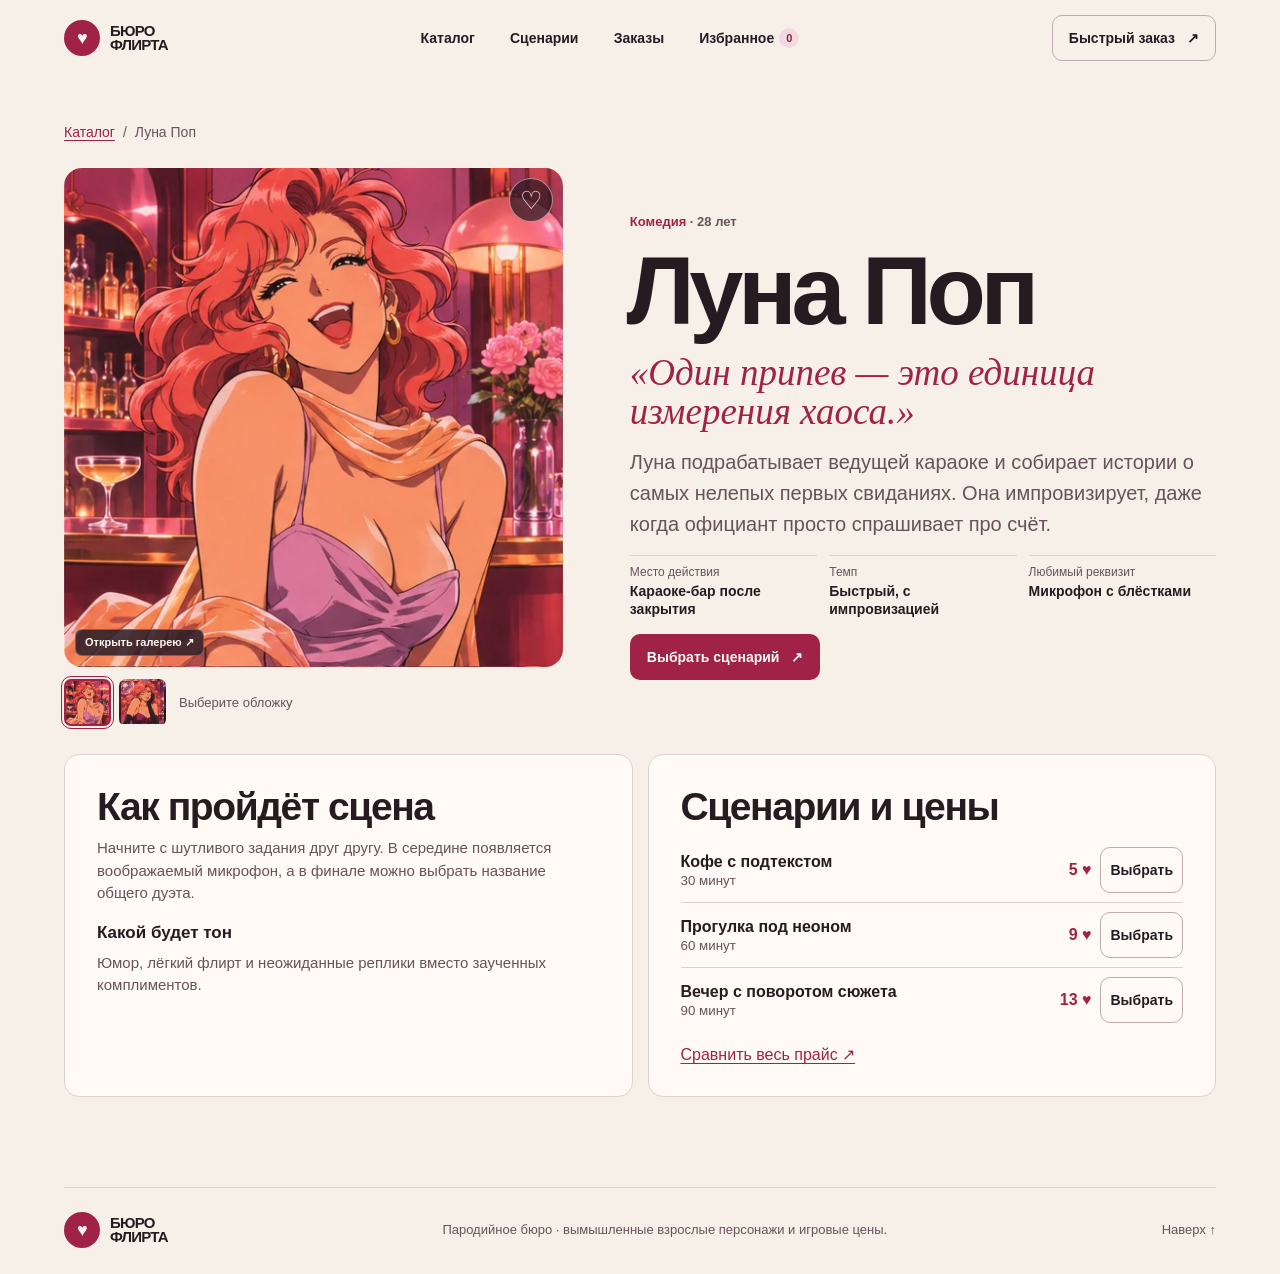
==== luna.html @ c88faca5 "Add Flirt Bureau website" ====
<!doctype html>
<html lang="ru" id="top">
<head>
  <meta charset="utf-8">
  <meta name="viewport" content="width=device-width, initial-scale=1">
  <meta name="theme-color" content="#f7f0e9">
  <meta name="description" content="Луна подрабатывает ведущей караоке и собирает истории о самых нелепых первых свиданиях. Она импровизирует, даже когда официант просто спрашивает про счёт.">
  <title>Луна Поп — Бюро флирта</title>
  <link rel="icon" href="data:,">
  <link rel="stylesheet" href="styles.css">
  <script defer src="gsap.min.js"></script>
  <script defer src="app.js"></script>
</head>
<body data-character="luna">
  <a class="skip" href="#content">К содержанию</a>
  <header class="frame bar">
    <a class="brand" href="index.html"><span class="seal" aria-hidden="true">♥</span><span>БЮРО<br>ФЛИРТА</span></a>
    <nav aria-label="Основное меню"><a href="index.html#catalog">Каталог</a><a href="scenarios.html">Сценарии</a><a href="orders.html">Заказы</a><a href="index.html?view=favorites#catalog">Избранное <span data-favorite-count>0</span></a></nav>
    <button class="button button-outline quick-order" type="button">Быстрый заказ <span aria-hidden="true">↗</span></button>
  </header>
  <main id="content">
    
    <section class="frame subpage profile-page">
      <nav class="crumbs" aria-label="Навигационная цепочка"><a href="index.html#catalog">Каталог</a><span aria-hidden="true">/</span><span>Луна Поп</span></nav>
      <div class="profile-layout">
        <div class="profile-visual">
          <div class="portrait-area">
            <button type="button" class="portrait" data-gallery="luna" style="--x:50%" aria-label="Галерея · Луна Поп"><span class="photo-count">Открыть галерею ↗</span></button>
            <button type="button" class="favorite" data-favorite="luna"></button>
          </div>
          <div class="cover-controls"><div class="thumbs" role="group" aria-label="Выбор обложки"><button class="thumbnail" type="button" data-cover="0" style="--x:50%;--y:0%" aria-label="Образ 1" aria-pressed="false"></button><button class="thumbnail" type="button" data-cover="1" style="--x:50%;--y:100%" aria-label="Образ 2" aria-pressed="false"></button></div><span>Выберите обложку</span></div>
        </div>
        <div class="profile-text">
          <p class="label">Комедия <span>· 28 лет</span></p>
          <h1>Луна Поп</h1>
          <p class="quote">«Один припев — это единица измерения хаоса.»</p>
          <p class="lead">Луна подрабатывает ведущей караоке и собирает истории о самых нелепых первых свиданиях. Она импровизирует, даже когда официант просто спрашивает про счёт.</p>
          <dl class="facts"><div><dt>Место действия</dt><dd>Караоке-бар после закрытия</dd></div><div><dt>Темп</dt><dd>Быстрый, с импровизацией</dd></div><div><dt>Любимый реквизит</dt><dd>Микрофон с блёстками</dd></div></dl>
          <button type="button" class="button button-berry" data-book="luna">Выбрать сценарий <span aria-hidden="true">↗</span></button>
        </div>
      </div>
      <div class="detail-grid">
        <section class="story-card"><h2>Как пройдёт сцена</h2><p>Начните с шутливого задания друг другу. В середине появляется воображаемый микрофон, а в финале можно выбрать название общего дуэта.</p><h3>Какой будет тон</h3><p>Юмор, лёгкий флирт и неожиданные реплики вместо заученных комплиментов.</p></section>
        <section class="rates-card"><h2>Сценарии и цены</h2><ul class="rates" data-profile-rates></ul><a href="scenarios.html" class="text-link">Сравнить весь прайс ↗</a></section>
      </div>
    </section>
  </main>
  <footer class="frame footer">
    <a class="brand" href="index.html"><span class="seal" aria-hidden="true">♥</span><span>БЮРО<br>ФЛИРТА</span></a>
    <p>Пародийное бюро · вымышленные взрослые персонажи и игровые цены.</p>
    <a href="#top">Наверх <span aria-hidden="true">↑</span></a>
  </footer>
  <div class="mobile-bar" role="group" aria-label="Быстрые действия">
    <a href="index.html#catalog">Каталог</a><a href="scenarios.html">Сценарии</a><a href="orders.html">Заказы</a>
    <button class="quick-order button-pink" type="button">Заказать</button>
  </div>
  <dialog id="gallery" aria-labelledby="gallery-title"><div class="dialog-body gallery-body"></div></dialog>
  <dialog id="order" aria-labelledby="order-title"><div class="dialog-body"></div></dialog>
  <p class="sr-only" id="announcement" role="status"></p>
</body>
</html>
---- styles.css ----
:root {
  color-scheme: light;
  --paper: #f7f0e9;
  --card: #fffaf5;
  --ink: #271b22;
  --muted: #68525b;
  --line: #ded0ce;
  --berry: #a02246;
  --pink: #ff8296;
  --dark: #231420;
  --space: clamp(16px, 5vw, 76px);
  font-family: "Segoe UI", Arial, sans-serif;
}
*, *::before, *::after { box-sizing: border-box; }
html { scroll-behavior: smooth; }
body { margin: 0; background: var(--paper); color: var(--ink); }
body:has(dialog[open]) { overflow: hidden; }
[hidden] { display: none !important; }
h1, h2, h3, p, fieldset { margin: 0; }
a { text-decoration: none; color: inherit; }
button, input, select { font: inherit; }
button { cursor: pointer; }
:focus-visible { outline: 2px solid #b12452; outline-offset: 3px; }
.frame { width: min(100% - var(--space) * 2, 1250px); margin-inline: auto; }
.sr-only, .skip:not(:focus) {
  position: absolute; width: 1px; height: 1px; padding: 0; overflow: hidden; clip-path: inset(50%); white-space: nowrap;
}
.skip { position: fixed; z-index: 20; top: 8px; left: 8px; padding: 12px; background: var(--card); }
.bar { min-height: 76px; display: flex; align-items: center; justify-content: space-between; gap: 12px; }
.brand { display: inline-flex; gap: 10px; align-items: center; font-weight: 850; font-size: 15px; line-height: .94; letter-spacing: -.05em; }
.seal { display: grid; place-items: center; flex: 0 0 36px; width: 36px; height: 36px; border-radius: 50%; background: var(--berry); color: #fff5f0; font-size: 18px; }
.bar nav { display: flex; align-items: center; gap: clamp(16px, 4vw, 50px); }
.bar nav a, .bar nav button, .orders-link, .mobile-bar a, .mobile-bar button {
  min-height: 44px; border: 0; background: none; color: var(--ink); font-size: 14px; font-weight: 650;
  white-space: nowrap; padding: 0; display: inline-flex; align-items: center; justify-content: center; gap: 5px;
}
.bar nav a:hover, .orders-link:hover, .favorite-toggle[aria-pressed="true"] { color: var(--berry); }
[data-favorite-count], [data-orders-count] {
  min-width: 20px; padding-inline: 5px; background: #f0dae0; border-radius: 999px;
  color: #8d2544; text-align: center; font: 700 11px/20px "Segoe UI", sans-serif;
}
.button {
  min-height: 46px; display: inline-flex; align-items: center; justify-content: center; gap: 12px;
  padding: 9px 16px; border: 1px solid transparent; border-radius: 10px; font-size: 14px; font-weight: 730;
  transition: background-color .18s, transform .14s;
}
.button:active, .favorite:active, .icon-button:active { transform: scale(.96); }
.button-outline { border-color: #bdabb1; background: transparent; color: var(--ink); }
.button-outline:hover { background: #f1e4e6; }
.button-pink { background: var(--pink); color: #321622; }
.button-pink:hover { background: #ffadba; }
.button-berry { background: var(--berry); color: #fffafa; }
.button-berry:hover { background: #821b3a; }

.hero {
  position: relative; display: grid; align-items: center; min-height: clamp(455px, 49vw, 580px); overflow: hidden;
  border-radius: 21px; isolation: isolate;
  background: #2a1425 url("hero.webp") 66% 40% / cover no-repeat;
}
.hero::before {
  content: ""; position: absolute; z-index: -1; inset: 0;
  background: linear-gradient(90deg, #211121f7 0%, #211121dc 34%, #21112136 66%, transparent);
}
.hero-copy { max-width: 66%; color: #fff8f5; padding: 38px clamp(26px, 5.2vw, 78px); }
.eyebrow {
  display: flex; align-items: center; gap: 8px; color: #ffb1be; margin-bottom: 22px;
  font: 700 11px/1.35 "Cascadia Mono", Consolas, monospace; letter-spacing: .16em;
}
.eyebrow span { width: 7px; height: 7px; border-radius: 50%; background: #ff8094; box-shadow: 0 0 15px #fd587da8; }
h1 { font-size: clamp(57px, 7.3vw, 110px); line-height: .93; letter-spacing: -.066em; font-weight: 780; margin-left: -.067em; }
h1 em { font: italic 400 .91em/.9 Georgia, serif; color: #ff9aaf; letter-spacing: -.08em; }
.hero-copy p:not(.eyebrow) { color: #f5dee5; margin: 22px 0 23px; max-width: 30ch; font-size: clamp(16px, 1.65vw, 22px); line-height: 1.43; }
.hero :focus-visible { outline-color: #ffacba; }

.catalog { margin-block: clamp(42px, 6vw, 75px) clamp(55px, 7vw, 94px); scroll-margin-top: 20px; }
.section-top, .toolbar { display: flex; justify-content: space-between; align-items: center; gap: 14px; }
h2 { font-size: clamp(36px, 5vw, 63px); line-height: .98; letter-spacing: -.061em; font-weight: 770; }
.toolbar { margin: 23px 0 19px; }
.filter-group { display: flex; gap: 6px; flex-wrap: wrap; }
.filter-group button {
  border-radius: 999px; min-height: 44px; padding: 6px 15px; border: 1px solid #c7b5ba;
  background: transparent; color: #59444e; font-weight: 650; font-size: 14px;
}
.filter-group button:hover { border-color: var(--berry); color: var(--berry); }
.filter-group button[aria-pressed="true"] { background: var(--ink); color: #fff8f4; border-color: var(--ink); }
.search {
  display: flex; align-items: center; gap: 7px; min-height: 44px; padding-inline: 12px;
  border: 1px solid #c7b5ba; border-radius: 10px; min-width: 0; width: min(100%, 245px); background: var(--card);
}
.search span { font-size: 22px; color: var(--berry); line-height: 1; }
.search input { width: 100%; min-width: 0; border: 0; outline: 0; background: transparent; color: var(--ink); font-size: 14px; padding: 8px 0; }
.search:focus-within { outline: 2px solid #b12452; outline-offset: 2px; }
.cards { display: grid; grid-template-columns: repeat(3, minmax(0, 1fr)); gap: clamp(13px, 2vw, 25px); }
.character { min-width: 0; border-radius: 17px; overflow: hidden; background: var(--card); border: 1px solid var(--line); display: flex; flex-direction: column; }
.portrait-area { position: relative; }
.portrait, .gallery-photo, .thumbnail {
  background-image: url("portraits.webp"); background-size: 300% 200%; background-repeat: no-repeat;
  background-position: var(--x, 0%) var(--y, 0%);
}
.portrait { width: 100%; aspect-ratio: 1; display: block; border: 0; cursor: zoom-in; background-color: #4a2d49; position: relative; }
.portrait:focus-visible { outline-offset: -5px; outline-color: #fff7f9; }
.photo-count {
  position: absolute; bottom: 11px; left: 11px; padding: 6px 9px; border-radius: 7px;
  color: #fff5ee; background: #291d28d9; border: 1px solid #ffffff42; font-size: 11px; font-weight: 700;
}
.favorite {
  width: 44px; height: 44px; position: absolute; right: 10px; top: 10px; border: 1px solid #ffffff7c;
  color: #fff8f4; background: #271822b3; border-radius: 50%; font-size: 25px; line-height: 1;
  display: grid; place-items: center; transition: background-color .18s, transform .15s;
}
.favorite[aria-pressed="true"] { background: var(--berry); }
.favorite:hover { background: #7d2344; }
.card-copy { padding: clamp(14px, 1.8vw, 23px); flex: 1; display: flex; flex-direction: column; }
.card-meta { display: flex; gap: 8px; align-items: center; color: var(--berry); font-size: 12px; font-weight: 730; }
.card-meta span + span { color: var(--muted); font-weight: 550; }
.card-copy h3 { margin-top: 6px; font-size: clamp(25px, 3vw, 37px); font-weight: 760; letter-spacing: -.047em; line-height: 1; }
.card-copy p { margin: 11px 0 18px; font-size: 14px; line-height: 1.48; color: var(--muted); }
.card-bottom { display: flex; align-items: center; gap: 9px; justify-content: space-between; border-top: 1px solid var(--line); margin-top: auto; padding-top: 13px; }
.card-price { font-size: 17px; font-weight: 760; white-space: nowrap; }
.card-price span { color: var(--berry); }
.card-bottom .button { padding-inline: 12px; }
.empty { padding: 34px 14px; border: 1px dashed #c7b5ba; border-radius: 15px; text-align: center; }
.empty h3 { margin-bottom: 13px; font-size: 22px; }
.footer { min-height: 86px; display: flex; align-items: center; justify-content: space-between; gap: 12px; border-top: 1px solid var(--line); padding-block: 15px; }
.footer p, .footer > a:last-child { color: var(--muted); font-size: 13px; line-height: 1.45; }
.mobile-bar { display: none; }

dialog {
  color: var(--ink); background: var(--card); border: 1px solid var(--line); border-radius: 19px;
  width: min(520px, calc(100% - 24px)); max-height: min(85dvh, 830px); margin: auto;
  padding: 0; overscroll-behavior: contain;
}
dialog::backdrop { background: #20121fc7; backdrop-filter: blur(5px); }
.dialog-body { padding: 21px; }
.dialog-header { display: flex; align-items: start; gap: 12px; justify-content: space-between; margin-bottom: 14px; }
.dialog-header h2 { font-size: clamp(28px, 5vw, 40px); line-height: 1.05; }
.icon-button {
  border: 1px solid #c7b5ba; color: var(--ink); background: var(--paper);
  min-width: 44px; min-height: 44px; border-radius: 10px; display: grid; place-items: center; font-size: 20px;
}
.icon-button:hover { background: #f1dfe5; }
.dialog-description { font-size: 14px; color: var(--muted); line-height: 1.5; margin-bottom: 12px; }
.gallery-photo { aspect-ratio: 1; border-radius: 12px; }
.gallery-actions { display: flex; justify-content: space-between; align-items: center; gap: 10px; margin-top: 13px; }
.thumbs { display: flex; gap: 8px; }
.thumbnail { width: 47px; height: 47px; border-radius: 7px; border: 2px solid transparent; }
.thumbnail[aria-pressed="true"] { border-color: var(--berry); outline: 1px solid var(--berry); outline-offset: 2px; }
.booking { display: grid; gap: 13px; }
.field { display: grid; gap: 5px; font-size: 13px; font-weight: 700; }
.field select { min-width: 0; width: 100%; min-height: 44px; padding: 8px; border: 1px solid #c7b5ba; color: var(--ink); border-radius: 9px; background: #fffaf7; }
.scenario-list { display: grid; gap: 6px; padding: 0; border: 0; min-width: 0; }
.scenario-list legend { font-size: 13px; font-weight: 700; margin-bottom: 5px; }
.scenario {
  display: grid; grid-template-columns: 19px minmax(0, 1fr) auto; align-items: center; gap: 8px;
  min-height: 48px; border: 1px solid var(--line); border-radius: 9px; padding: 7px 10px; cursor: pointer; font-size: 14px;
}
.scenario:has(input:checked) { border-color: #aa4361; background: #f9e9ee; }
.scenario input { accent-color: var(--berry); margin: 0; }
.scenario small { display: block; color: var(--muted); line-height: 1.3; }
.scenario b { white-space: nowrap; color: var(--berry); }
.confirm { display: flex; align-items: center; justify-content: space-between; gap: 10px; border-top: 1px solid var(--line); padding-top: 12px; }
.total { font-weight: 780; font-size: 17px; }
.total output { margin-left: 4px; color: var(--berry); }
.order-list { display: grid; gap: 8px; padding: 0; list-style: none; }
.order-list li { padding: 10px 11px; border: 1px solid var(--line); border-radius: 10px; display: grid; grid-template-columns: 1fr auto; gap: 3px 8px; }
.order-list small { grid-column: 1 / -1; color: var(--muted); }
.success-mark { display: grid; place-items: center; width: 46px; height: 46px; border-radius: 50%; color: var(--berry); background: #f5dbe4; font-size: 25px; margin-bottom: 10px; }

@view-transition { navigation: auto; }
::view-transition-old(root), ::view-transition-new(root) { animation-duration: .2s; }
.bar nav [aria-current="page"], .mobile-bar [aria-current="page"] { color: var(--berry); text-decoration: underline; text-underline-offset: 5px; }
.bar nav { gap: clamp(14px, 2.75vw, 36px); }
.catalog-favorite { display: none; }
.card-copy h3 a:hover, .history-item h2 a:hover { color: var(--berry); }
.card-copy .card-price { font-size: 17px; color: var(--ink); }
.subpage { padding-block: 34px clamp(55px, 7vw, 90px); }
.subpage h1 { font-size: clamp(40px, 7.6vw, 98px); margin-left: -.035em; letter-spacing: -.055em; line-height: .96; }
.subpage h2 { font-size: clamp(24px, 3.2vw, 39px); letter-spacing: -.036em; line-height: 1.05; }
.lead { font-size: clamp(15px, 1.65vw, 20px); line-height: 1.55; color: var(--muted); max-width: 52ch; }
.label { font-size: 13px; font-weight: 720; color: var(--berry); }
.label span { color: var(--muted); font-weight: 570; }
.sub-hero {
  border: 1px solid #e5cacf; padding: clamp(23px, 5vw, 62px); border-radius: 19px;
  background: radial-gradient(ellipse at 98% 0%, #f8c5d1, transparent 62%), #fff7f2;
  display: grid; justify-items: start; gap: 15px; margin-bottom: 26px;
}
.crumbs { display: flex; gap: 8px; align-items: center; min-height: 44px; margin-bottom: 14px; color: var(--muted); font-size: 14px; }
.crumbs a, .text-link { color: var(--berry); text-decoration: underline; text-underline-offset: 3px; }
.profile-layout { display: grid; grid-template-columns: minmax(0, .92fr) minmax(0, 1.08fr); gap: clamp(18px, 5.2vw, 76px); align-items: center; }
.profile-visual { max-width: 570px; min-width: 0; }
.profile-visual .portrait { border-radius: 18px; }
.profile-text { display: grid; justify-items: start; gap: 15px; }
.quote { font: italic 400 clamp(22px, 3.2vw, 37px)/1.07 Georgia, serif; color: var(--berry); }
.cover-controls { display: flex; align-items: center; gap: 13px; margin-top: 12px; color: var(--muted); font-size: 13px; }
.facts { display: grid; grid-template-columns: repeat(3,minmax(0,1fr)); gap: 12px; width: 100%; margin: 0; }
.facts div { border-top: 1px solid var(--line); padding-top: 9px; }
.facts dt { font-size: 12px; color: var(--muted); }
.facts dd { margin: 4px 0 0; line-height: 1.28; font-weight: 710; font-size: 14px; }
.detail-grid, .scenario-grid { display: grid; grid-template-columns: repeat(2,minmax(0,1fr)); gap: 15px; margin-top: 28px; }
.scenario-grid { grid-template-columns: repeat(3,minmax(0,1fr)); margin-top: 0; }
.story-card, .rates-card { padding: clamp(16px, 3vw, 32px); background: var(--card); border: 1px solid var(--line); border-radius: 15px; }
.story-card h2, .story-card h3 { margin-bottom: 9px; }
.story-card h3 { margin-top: 18px; font-size: 17px; }
.story-card p:not(.label) { color: var(--muted); line-height: 1.5; font-size: 15px; }
.story-card .label { margin-bottom: 8px; }
.rates { list-style: none; margin: 10px 0 13px; padding: 0; }
.rates li { display: grid; grid-template-columns: minmax(0,1fr) max-content max-content; gap: 9px; align-items: center; padding: 9px 0; border-top: 1px solid var(--line); }
.rates li:first-child { border-top: 0; }
.rates li small, .table-wrap th small { display: block; color: var(--muted); font-weight: 500; margin-top: 2px; }
.rates li b, .history-actions strong { color: var(--berry); }
.rates li .button { padding-inline: 9px; }
.price-section, .faq { margin-top: 34px; }
.muted { color: var(--muted); font-size: 13px; }
.table-wrap { margin-top: 13px; border: 1px solid var(--line); background: var(--card); border-radius: 14px; overflow-x: auto; }
.table-wrap table { width: 100%; border-collapse: collapse; }
.table-wrap :is(th,td) { text-align: center; padding: 8px 12px; border-bottom: 1px solid var(--line); font-size: 14px; }
.table-wrap th:first-child { text-align: left; }
.table-wrap thead th { background: #f5e8e7; }
.table-wrap thead a:hover { color: var(--berry); text-decoration: underline; }
.table-wrap tbody tr:last-child :is(th,td) { border-bottom: 0; }
.button.price-cell { min-width: 53px; padding-inline: 5px; color: var(--berry); white-space: nowrap; }
.faq h2 { margin-bottom: 12px; }
.faq details { border-top: 1px solid var(--line); padding: 4px 0 8px; }
.faq summary { cursor: pointer; min-height: 44px; align-content: center; font-weight: 690; }
.faq p { color: var(--muted); font-size: 15px; line-height: 1.45; }
.order-history { list-style: none; display: grid; grid-template-columns: minmax(0,1fr); gap: 11px; margin: 0; padding: 0; }
.order-history .empty p { margin-bottom: 12px; color: var(--muted); }
.history-item { padding: 16px; border-radius: 13px; border: 1px solid var(--line); background: var(--card); display: flex; justify-content: space-between; gap: 10px; align-items: center; }
.history-item h2 { font-size: clamp(20px, 3vw, 32px); margin-block: 4px; }
.history-item p { color: var(--muted); font-size: 13px; }
.history-item .history-status { color: #156547; font-weight: 750; }
.history-item .history-status.cancelled { color: var(--berry); }
.history-actions { display: grid; justify-items: end; gap: 5px; }

@media (max-width: 760px) {
  .bar { min-height: 65px; }
  .bar nav { gap: 13px; }
  .bar nav button { display: none; }
  .cards { grid-template-columns: repeat(2, minmax(0, 1fr)); }
  .hero { background-position: 70% 43%; min-height: 485px; }
  .hero-copy { max-width: 84%; }
  .toolbar { flex-wrap: wrap; }
  .catalog-favorite { display: inline-flex; min-height: 44px; padding-inline: 10px; font-size: 12px; }
  .profile-layout { gap: 20px; }
  .facts { grid-template-columns: repeat(2,minmax(0,1fr)); }
  .scenario-grid { grid-template-columns: minmax(0,1fr); }
}
@media (max-width: 520px) {
  body { padding-bottom: calc(67px + env(safe-area-inset-bottom)); }
  .bar nav, .bar > .quick-order { display: none; }
  .hero { min-height: 517px; min-height: max(460px, min(517px, 78svh)); background-position: 67% 36%; align-items: end; border-radius: 14px; }
  .hero::before { background: linear-gradient(0deg,#21111ff5 0%,#21111fef 18%,#21111f98 49%,transparent 77%); }
  .hero-copy { max-width: 100%; padding: 20px 16px; }
  .hero h1 { font-size: clamp(45px, 12.6vw, 64px); letter-spacing: -.055em; }
  .hero .eyebrow { margin-bottom: 12px; }
  .hero-copy p:not(.eyebrow) { margin: 14px 0; }
  .toolbar { align-items: flex-start; flex-direction: column; gap: 9px; margin-top: 16px; }
  .search { width: 100%; }
  .filter-group button { padding-inline: 10px; font-size: 12px; }
  .section-top { gap: 8px; }
  .section-top h2 { font-size: clamp(29px, 8.5vw, 42px); }
  .orders-link { font-size: 12px; }
  .cards { grid-template-columns: minmax(0, 1fr); gap: 14px; }
  .footer { flex-wrap: wrap; padding-bottom: 12px; }
  .footer p { order: 2; width: 100%; }
  .mobile-bar {
    display: flex; position: fixed; z-index: 5; inset: auto 0 0; justify-content: space-around; align-items: center;
    gap: 6px; padding: 7px 12px calc(7px + env(safe-area-inset-bottom)); border-top: 1px solid var(--line);
    background: #fff8f2f5; backdrop-filter: blur(10px);
  }
  .mobile-bar a, .mobile-bar button { font-size: clamp(11px, 3.2vw, 13px); padding: 0 7px; }
  .mobile-bar .quick-order { border-radius: 8px; background: var(--berry); color: white; }
  .toolbar { position: relative; }
  .mobile-bar a, .mobile-bar button { padding-inline: 4px; }
  .subpage { padding-top: 12px; }
  .profile-layout, .detail-grid { grid-template-columns: minmax(0,1fr); }
  .profile-text { gap: 12px; }
  .profile-visual .portrait { aspect-ratio: 1; }
  .table-wrap :is(th,td) { padding-inline: 5px; font-size: 12px; }
  .button.price-cell { min-width: 41px; font-size: 12px; }
  dialog { width: 100%; max-width: none; max-height: 92dvh; margin: auto 0 0; border-radius: 19px 19px 0 0; }
  .dialog-body { padding: 15px 15px calc(15px + env(safe-area-inset-bottom)); }
}
@media (prefers-reduced-motion: reduce) {
  html { scroll-behavior: auto; }
  .button:active, .favorite:active, .icon-button:active { transform: none; }
  ::view-transition-old(root), ::view-transition-new(root) { animation-duration: .01ms; }
}
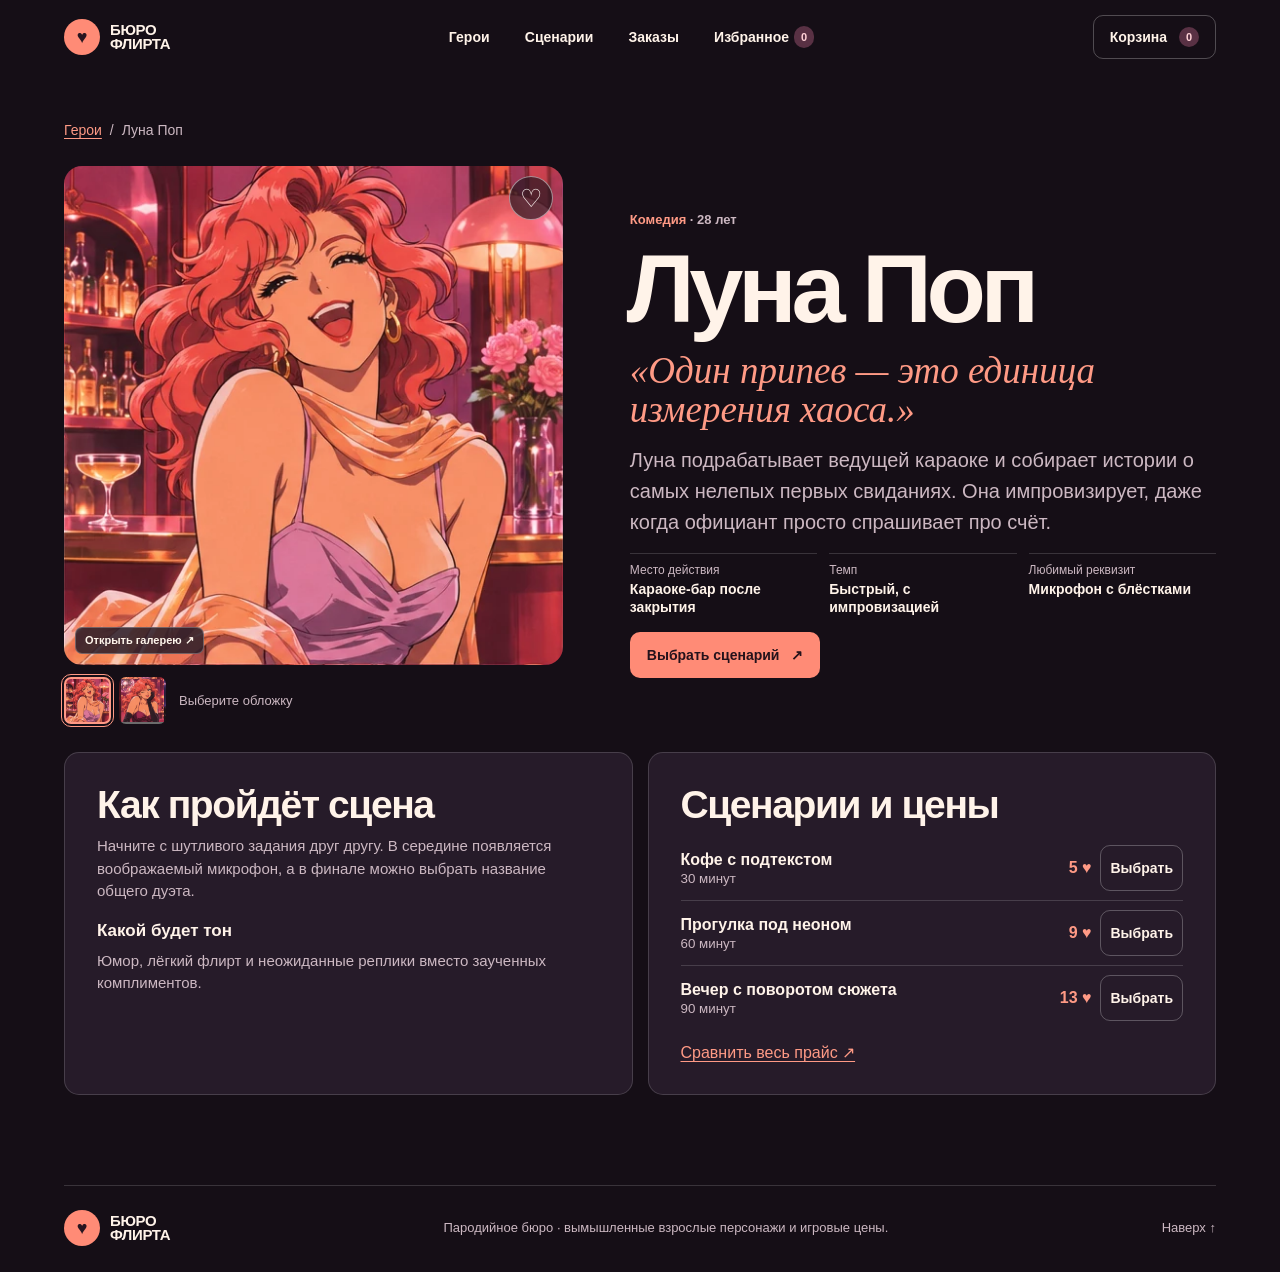
==== commit 00bb2643: "Redesign Flirt Bureau storefront and add cart" ====
--- a/luna.html
+++ b/luna.html
@@ -3,25 +3,25 @@
 <head>
   <meta charset="utf-8">
   <meta name="viewport" content="width=device-width, initial-scale=1">
-  <meta name="theme-color" content="#f7f0e9">
+  <meta name="theme-color" content="#150e16">
   <meta name="description" content="Луна подрабатывает ведущей караоке и собирает истории о самых нелепых первых свиданиях. Она импровизирует, даже когда официант просто спрашивает про счёт.">
   <title>Луна Поп — Бюро флирта</title>
   <link rel="icon" href="data:,">
-  <link rel="stylesheet" href="styles.css">
+  <link rel="stylesheet" href="styles.css?v=2">
   <script defer src="gsap.min.js"></script>
-  <script defer src="app.js"></script>
+  <script defer src="app.js?v=2"></script>
 </head>
 <body data-character="luna">
   <a class="skip" href="#content">К содержанию</a>
   <header class="frame bar">
     <a class="brand" href="index.html"><span class="seal" aria-hidden="true">♥</span><span>БЮРО<br>ФЛИРТА</span></a>
-    <nav aria-label="Основное меню"><a href="index.html#catalog">Каталог</a><a href="scenarios.html">Сценарии</a><a href="orders.html">Заказы</a><a href="index.html?view=favorites#catalog">Избранное <span data-favorite-count>0</span></a></nav>
-    <button class="button button-outline quick-order" type="button">Быстрый заказ <span aria-hidden="true">↗</span></button>
+    <nav aria-label="Основное меню"><a href="index.html#catalog">Герои</a><a href="scenarios.html">Сценарии</a><a href="orders.html">Заказы</a><a href="index.html?view=favorites#catalog">Избранное <span data-favorite-count>0</span></a></nav>
+    <button class="button button-outline open-cart" type="button">Корзина <span class="cart-count" data-cart-count>0</span></button>
   </header>
   <main id="content">
     
     <section class="frame subpage profile-page">
-      <nav class="crumbs" aria-label="Навигационная цепочка"><a href="index.html#catalog">Каталог</a><span aria-hidden="true">/</span><span>Луна Поп</span></nav>
+      <nav class="crumbs" aria-label="Навигационная цепочка"><a href="index.html#catalog">Герои</a><span aria-hidden="true">/</span><span>Луна Поп</span></nav>
       <div class="profile-layout">
         <div class="profile-visual">
           <div class="portrait-area">
@@ -51,11 +51,12 @@
     <a href="#top">Наверх <span aria-hidden="true">↑</span></a>
   </footer>
   <div class="mobile-bar" role="group" aria-label="Быстрые действия">
-    <a href="index.html#catalog">Каталог</a><a href="scenarios.html">Сценарии</a><a href="orders.html">Заказы</a>
-    <button class="quick-order button-pink" type="button">Заказать</button>
+    <a href="index.html#catalog">Герои</a><a href="scenarios.html">Сценарии</a><a href="orders.html">Заказы</a>
+    <button class="open-cart button-pink" type="button">Корзина <span class="cart-count" data-cart-count>0</span></button>
   </div>
   <dialog id="gallery" aria-labelledby="gallery-title"><div class="dialog-body gallery-body"></div></dialog>
   <dialog id="order" aria-labelledby="order-title"><div class="dialog-body"></div></dialog>
+  <dialog id="cart" aria-labelledby="cart-title"><div class="dialog-body"></div></dialog>
   <p class="sr-only" id="announcement" role="status"></p>
 </body>
 </html>
--- a/styles.css
+++ b/styles.css
@@ -286,3 +286,208 @@
   .button:active, .favorite:active, .icon-button:active { transform: none; }
   ::view-transition-old(root), ::view-transition-new(root) { animation-duration: .01ms; }
 }
+
+/* The storefront palette also carries through to profiles, pricing and checkout. */
+:root {
+  color-scheme: dark;
+  --paper: #150e16;
+  --card: #201622;
+  --ink: #fff3e9;
+  --muted: #ccb8c2;
+  --line: #ffffff27;
+  --berry: #ff9a85;
+  --pink: #fbb0bc;
+  --dark: #170f19;
+  --store-accent: #ff8b76;
+  --store-deep: #2f1e2d;
+}
+:focus-visible, .hero :focus-visible { outline-color: #ffb3a1; }
+.bar { min-height: 74px; }
+.brand { letter-spacing: -.025em; }
+.seal { background: var(--store-accent); color: #271520; }
+.bar .open-cart { min-height: 44px; }
+[data-favorite-count], [data-orders-count], .cart-count {
+  display: inline-grid; place-items: center; min-width: 20px; min-height: 20px; padding: 1px 5px;
+  border-radius: 999px; background: #593144; color: #ffd1d6; font-size: 11px; font-weight: 750;
+}
+.button-berry { color: #24121b; background: var(--store-accent); }
+.button-berry:hover { background: #ffb09d; }
+.button-outline { border-color: #ffffff41; color: var(--ink); }
+.button-outline:hover { background: #ffffff11; border-color: var(--store-accent); }
+.button-pink { background: var(--pink); color: #311822; }
+
+.hero-store {
+  display: grid; align-items: stretch; grid-template-columns: minmax(0, .98fr) minmax(0, 1.02fr);
+  min-height: auto; background: radial-gradient(ellipse at 34% 15%, #50243866, transparent 70%), #231524;
+  border: 1px solid #ffffff25; border-radius: 21px; overflow: hidden;
+}
+.hero-store::before { content: none; }
+.hero-store .hero-copy {
+  max-width: none; align-self: center; padding: clamp(24px, 4vw, 56px);
+}
+.hero-store .eyebrow, .store-kicker {
+  color: #ffc0ad; font: 650 11px/1.35 "Cascadia Mono", Consolas, monospace; letter-spacing: .105em;
+}
+.hero-store h1 {
+  margin-left: -.045em; font-weight: 700; font-size: clamp(43px, 6vw, 90px);
+  letter-spacing: -.046em; line-height: .99;
+}
+.hero-store h1 em { color: #ffc2ab; font-size: .79em; letter-spacing: -.055em; }
+.hero-store .hero-copy p:not(.eyebrow) { color: #e6ccd7; margin-block: 22px 24px; max-width: 36ch; font-size: clamp(15px, 1.34vw, 19px); }
+.hero-actions { display: flex; flex-wrap: wrap; gap: 8px; }
+.hero-actions .button { min-height: 46px; }
+.feature-stage {
+  position: relative; margin: 8px; min-height: clamp(345px, 37vw, 535px); min-width: 0;
+  width: calc(100% - 16px);
+  border-radius: 14px; overflow: hidden; background: #5a2743;
+}
+.feature-picture, .feature-art { position: absolute; inset: 0; }
+.feature-picture { overflow: hidden; }
+.feature-art {
+  bottom: auto; min-height: 100%; aspect-ratio: 1;
+  background-image: url("portraits.webp"); background-repeat: no-repeat;
+  background-position: var(--x, 0%) var(--y, 100%); background-size: 300% 200%;
+}
+.feature-stage::after { content: ""; position: absolute; inset: 0; pointer-events: none; background: linear-gradient(0deg,#190e1cfa 0%,#190e1cac 18%,transparent 53%); }
+.feature-menu {
+  position: absolute; inset: auto 17px 17px; z-index: 1; display: flex;
+  align-items: end; justify-content: space-between; gap: 10px;
+}
+.feature-genre { color: #ffd0c0; font-size: 12px; font-weight: 700; }
+.feature-name { font-size: clamp(21px, 2.8vw, 36px); font-weight: 710; letter-spacing: -.035em; line-height: 1.08; color: #fff6f1; }
+.feature-name span { color: var(--store-accent); font-size: .71em; }
+.feature-tabs { display: flex; gap: 6px; flex: none; }
+.feature-tabs .thumbnail { border: 2px solid #fff4e877; }
+.feature-tabs .thumbnail[aria-pressed="true"] { border-color: #ffd0b6; outline-color: #ffd0b6; }
+
+.shop { margin-block: clamp(41px, 6vw, 82px); scroll-margin-top: 20px; }
+.store-kicker { margin-bottom: 7px; }
+.section-top h2 { font-size: clamp(29px, 5vw, 58px); letter-spacing: -.048em; text-wrap: balance; }
+.section-link { min-height: 44px; display: inline-flex; gap: 6px; align-items: center; color: #ffbeaf; font-size: 14px; font-weight: 680; white-space: nowrap; }
+.section-link:hover { text-decoration: underline; text-underline-offset: 4px; }
+.product-grid { display: grid; grid-template-columns: 1.16fr 1fr 1fr; gap: 13px; margin-top: 17px; }
+.product-grid-full { grid-template-columns: repeat(3, minmax(0,1fr)); margin-top: 0; }
+.product {
+  position: relative; display: grid; min-width: 0; min-height: clamp(235px, 23vw, 320px);
+  align-items: end; isolation: isolate; overflow: hidden; border-radius: 14px; border: 1px solid #ffffff31;
+  background: #302333;
+}
+.product-art {
+  position: absolute; z-index: -2; inset: 0; background-image: url("scenes.webp");
+  background-size: 300% auto; background-position: var(--scene-x) 52%; background-repeat: no-repeat;
+}
+.product::after { content: ""; position: absolute; z-index: -1; inset: 0; background: linear-gradient(0deg,#170e1dfc 1%,#170e1dcf 32%,#170e1d26 77%); }
+.product-copy { padding: clamp(12px, 1.6vw, 22px); }
+.product-meta { display: flex; gap: 8px; align-items: center; justify-content: space-between; color: #ffcfbf; font-size: 12px; font-weight: 680; }
+.product h3 { margin-top: 4px; font-size: clamp(19px, 2.1vw, 32px); line-height: 1.05; letter-spacing: -.047em; text-wrap: balance; }
+.product p { color: #ead4dc; font-size: 13px; line-height: 1.35; margin-block: 7px 10px; }
+.product .button { min-height: 44px; padding-inline: 10px; }
+
+.catalog { margin-block: clamp(43px, 6.4vw, 88px); }
+.toolbar { gap: 8px; padding: 8px; border: 1px solid var(--line); background: #231824; border-radius: 12px; }
+.filter-group button { color: #fee7e6; border-color: #ffffff37; }
+.filter-group button[aria-pressed="true"] { background: #ffc4b3; color: #291523; border-color: #ffc4b3; }
+.search { background: #150f19; border-color: var(--line); }
+.search input::placeholder { color: #c3a9ba; }
+.cards { grid-template-columns: minmax(0, 1.12fr) repeat(2, minmax(0, 1fr)); align-items: stretch; }
+.character { background: linear-gradient(155deg, #332336, #211521 62%); border-color: var(--line); }
+.character[data-tone="romance"] { background: linear-gradient(155deg, #5c2839, #241625 68%); }
+.character[data-tone="comedy"] { background: linear-gradient(155deg, #583245, #251927 68%); }
+.character[data-tone="drama"] { background: linear-gradient(155deg, #38305a, #201829 68%); }
+.character .portrait { aspect-ratio: 1.24; background-size: 300% auto; }
+.character[data-tone="romance"] .portrait { aspect-ratio: 1.35; }
+.photo-count { color: #fff6ec; }
+.favorite[aria-pressed="true"] { background: #8e3b58; }
+.card-copy h3 a:hover, .history-item h2 a:hover { color: #ffc0ad; }
+.card-bottom .button { min-height: 44px; }
+.footer { border-top-color: var(--line); }
+
+.sub-hero { background: radial-gradient(ellipse at 92% 6%, #763b4866, transparent 64%), #251a2a; border-color: var(--line); }
+.story-card, .rates-card, .history-item { background: #261b29; }
+.table-wrap thead th { background: #332134; }
+.table-wrap tbody tr:nth-child(even) { background: #ffffff07; }
+.history-item .history-status { color: #a7e6b9; }
+.history-item .history-status.cancelled { color: #ffb0ac; }
+dialog { background: #241926; }
+dialog::backdrop { background: #100a12d9; }
+.icon-button { border-color: #ffffff3c; }
+.icon-button:hover { background: #47273e; }
+.field select { background: #171019; border-color: #ffffff49; }
+.scenario:has(input:checked) { background: #533045; border-color: #ffaf9e; }
+.success-mark { background: #643c53; }
+#cart { width: min(460px, 100%); max-height: 100dvh; height: 100dvh; border-radius: 15px 0 0 15px; margin: 0 0 0 auto; }
+#cart .dialog-body { padding-block: 24px; }
+.cart-list { display: grid; gap: 8px; margin: 8px 0 16px; padding: 0; list-style: none; }
+.cart-list li {
+  display: grid; grid-template-columns: minmax(0, 1fr) max-content; gap: 5px 9px;
+  padding: 10px 12px; border: 1px solid var(--line); border-radius: 9px; background: #1d1421;
+}
+.cart-list li p { color: var(--muted); font-size: 13px; margin-top: 4px; line-height: 1.35; }
+.cart-list li b { color: var(--berry); text-align: right; }
+.cart-list li button { grid-column: 2; min-height: 44px; border: 0; padding: 4px 0 4px 8px; color: #ffd0d0; background: none; font-size: 13px; }
+.cart-list li button:hover { text-decoration: underline; }
+.cart-confirm { display: grid; gap: 9px; padding-top: 12px; border-top: 1px solid var(--line); }
+.cart-confirm .total { display: flex; justify-content: space-between; }
+.bag-actions { display: flex; justify-content: flex-end; gap: 7px; flex-wrap: wrap; }
+.add-feedback { color: #ffccba; min-height: 20px; font-size: 13px; }
+
+@media (max-width: 850px) {
+  .hero-store .hero-copy { padding: 27px 19px; }
+  .feature-stage { min-height: 350px; }
+  .feature-menu { inset: auto 11px 11px; }
+  .product-grid { grid-template-columns: repeat(3,minmax(0, 1fr)); }
+}
+@media (max-width: 640px) {
+  .bar { min-height: 61px; }
+  .bar nav { gap: 9px; }
+  .bar nav a { font-size: 12px; }
+  .hero-store { grid-template-columns: minmax(0,1fr); align-content: start; border-radius: 15px; }
+  .hero-store .hero-copy { padding: 22px 16px 14px; }
+  .hero-store .eyebrow { margin-bottom: 10px; font-size: 10px; }
+  .hero-store h1 { font-size: clamp(40px, 11vw, 67px); }
+  .hero-store .hero-copy p:not(.eyebrow) { font-size: 14px; margin-block: 11px 13px; }
+  .hero-actions .button { min-height: 44px; padding-inline: 9px; font-size: 13px; gap: 5px; }
+  .feature-stage { aspect-ratio: 1.4; width: calc(100% - 14px); min-height: 0; margin: 5px 7px 7px; }
+  .feature-name { font-size: clamp(19px, 5.2vw, 26px); }
+  .feature-tabs { gap: 4px; }
+  .feature-tabs .thumbnail { width: 44px; height: 44px; }
+  .section-link { font-size: 12px; }
+  .product-grid:not(.product-grid-full) {
+    display: grid; grid-auto-flow: column; grid-template-columns: none; grid-auto-columns: min(78%, 290px);
+    overflow-x: auto; scroll-snap-type: x mandatory; padding: 2px 3px 8px; margin-inline: -3px;
+  }
+  .product-grid:not(.product-grid-full) .product { scroll-snap-align: start; }
+  .product-grid-full { grid-template-columns: minmax(0,1fr); }
+  .product { min-height: 230px; }
+}
+@media (max-width: 520px) {
+  .bar nav { display: none; }
+  body { padding-bottom: calc(66px + env(safe-area-inset-bottom)); }
+  .bar > .open-cart { display: inline-flex; font-size: 12px; padding-inline: 9px; }
+  .mobile-bar { background: #221725fa; border-color: #ffffff32; }
+  .mobile-bar .open-cart {
+    background: var(--store-accent); color: #2e1821; padding-inline: 6px; border-radius: 8px;
+  }
+  .mobile-bar .cart-count { background: #331e2b; color: #fff5e8; }
+  .cards { grid-template-columns: repeat(2,minmax(0,1fr)); gap: 9px; }
+  .character .card-copy { padding: 10px; }
+  .character .card-meta { font-size: 11px; column-gap: 4px; flex-wrap: wrap; }
+  .character .card-copy h3 { font-size: clamp(18px, 5.1vw, 25px); }
+  .character .card-copy p:not(.card-price) { font-size: 12px; margin-block: 7px 10px; }
+  .character .card-bottom { flex-wrap: wrap; gap: 5px; }
+  .character .card-bottom .button { padding-inline: 7px; font-size: 12px; }
+  .character .portrait { aspect-ratio: 1; }
+  .character.featured-character:not(:only-child) { grid-column: 1 / -1; display: grid; grid-template-columns: minmax(0,.84fr) minmax(0,1.16fr); }
+  .character.featured-character:not(:only-child) .portrait-area { min-height: 174px; }
+  .character.featured-character:not(:only-child) .portrait {
+    position: absolute; inset: 0; height: 100%; aspect-ratio: auto; background-size: auto 200%;
+    background-position: 0% var(--y, 0%);
+  }
+  .character.featured-character .photo-count { font-size: 10px; left: 6px; bottom: 6px; }
+  .character:only-child { grid-column: 1 / -1; }
+  .toolbar { padding: 6px; }
+  .filter-group { gap: 3px; }
+  .filter-group button { padding-inline: 8px; }
+  #cart { width: 100%; height: auto; max-height: 91dvh; margin: auto 0 0; border-radius: 16px 16px 0 0; }
+  #cart .dialog-body { padding-block: 17px calc(17px + env(safe-area-inset-bottom)); }
+}
